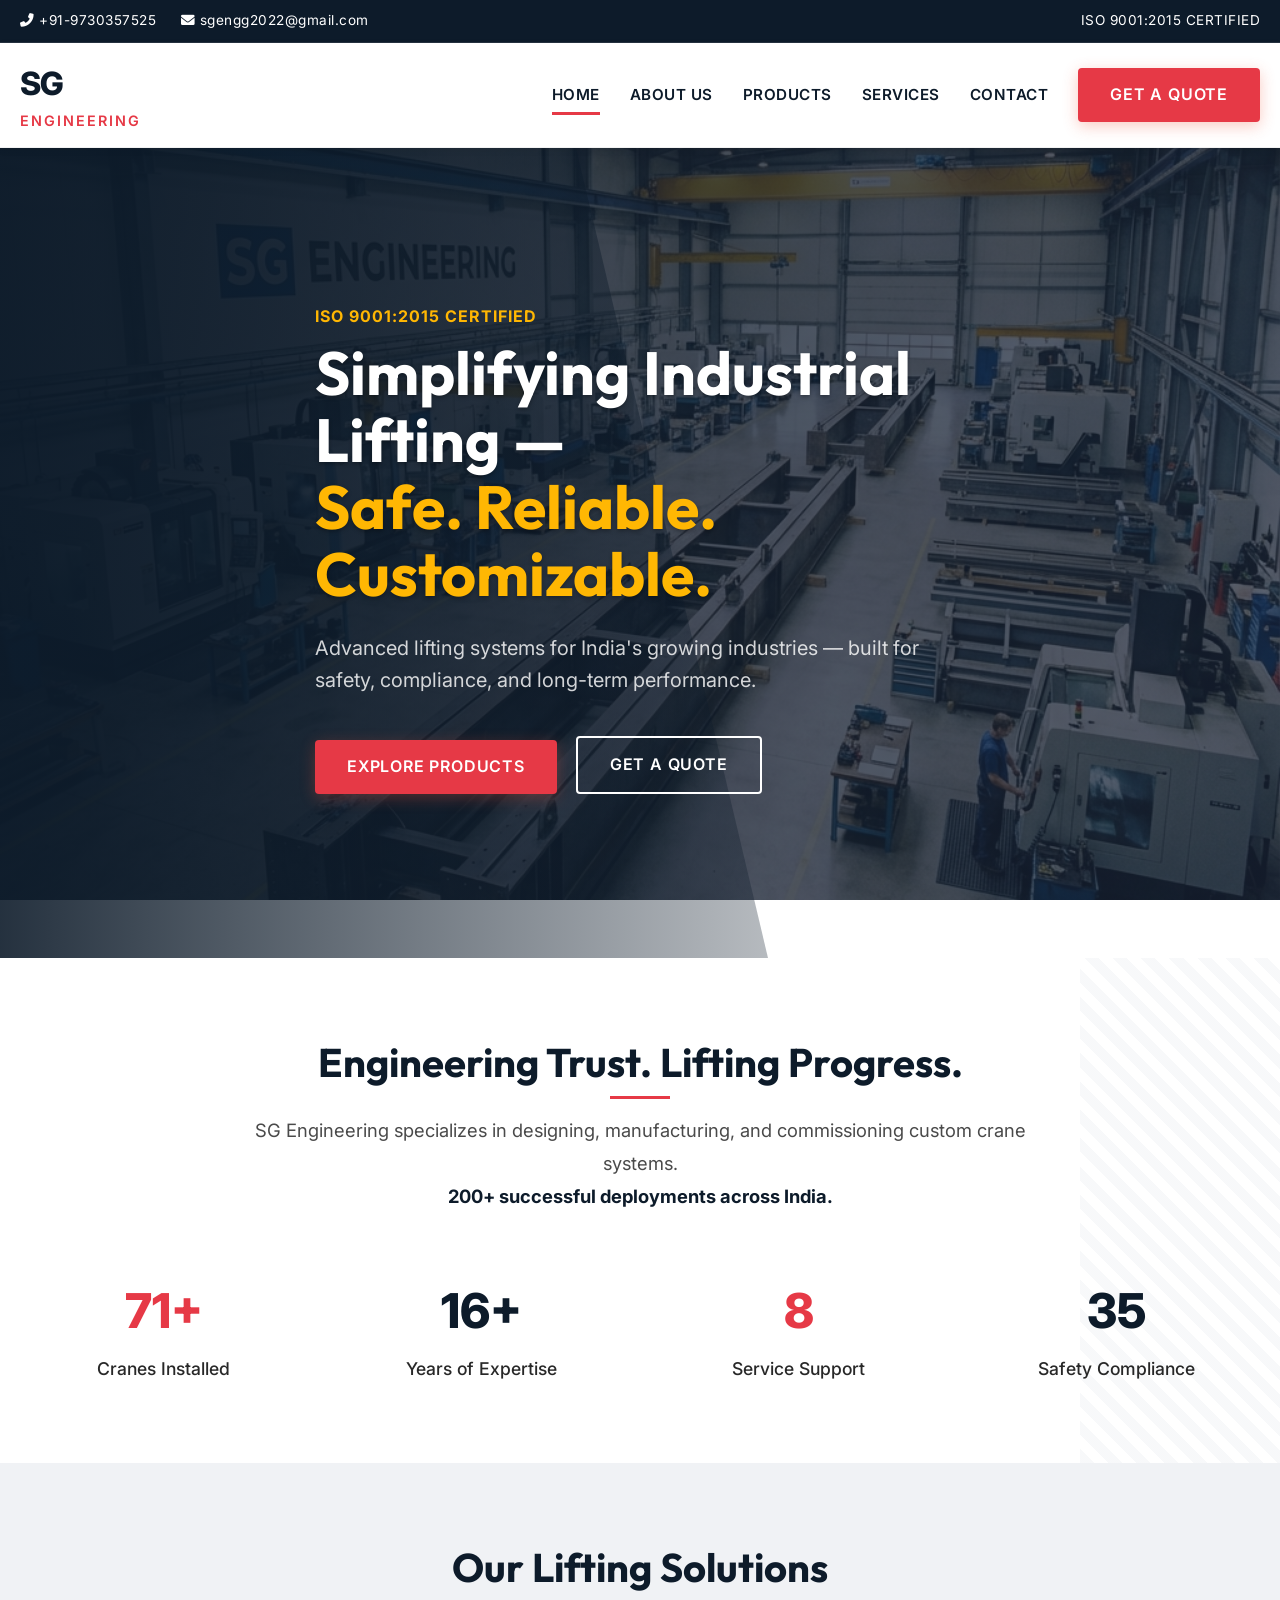
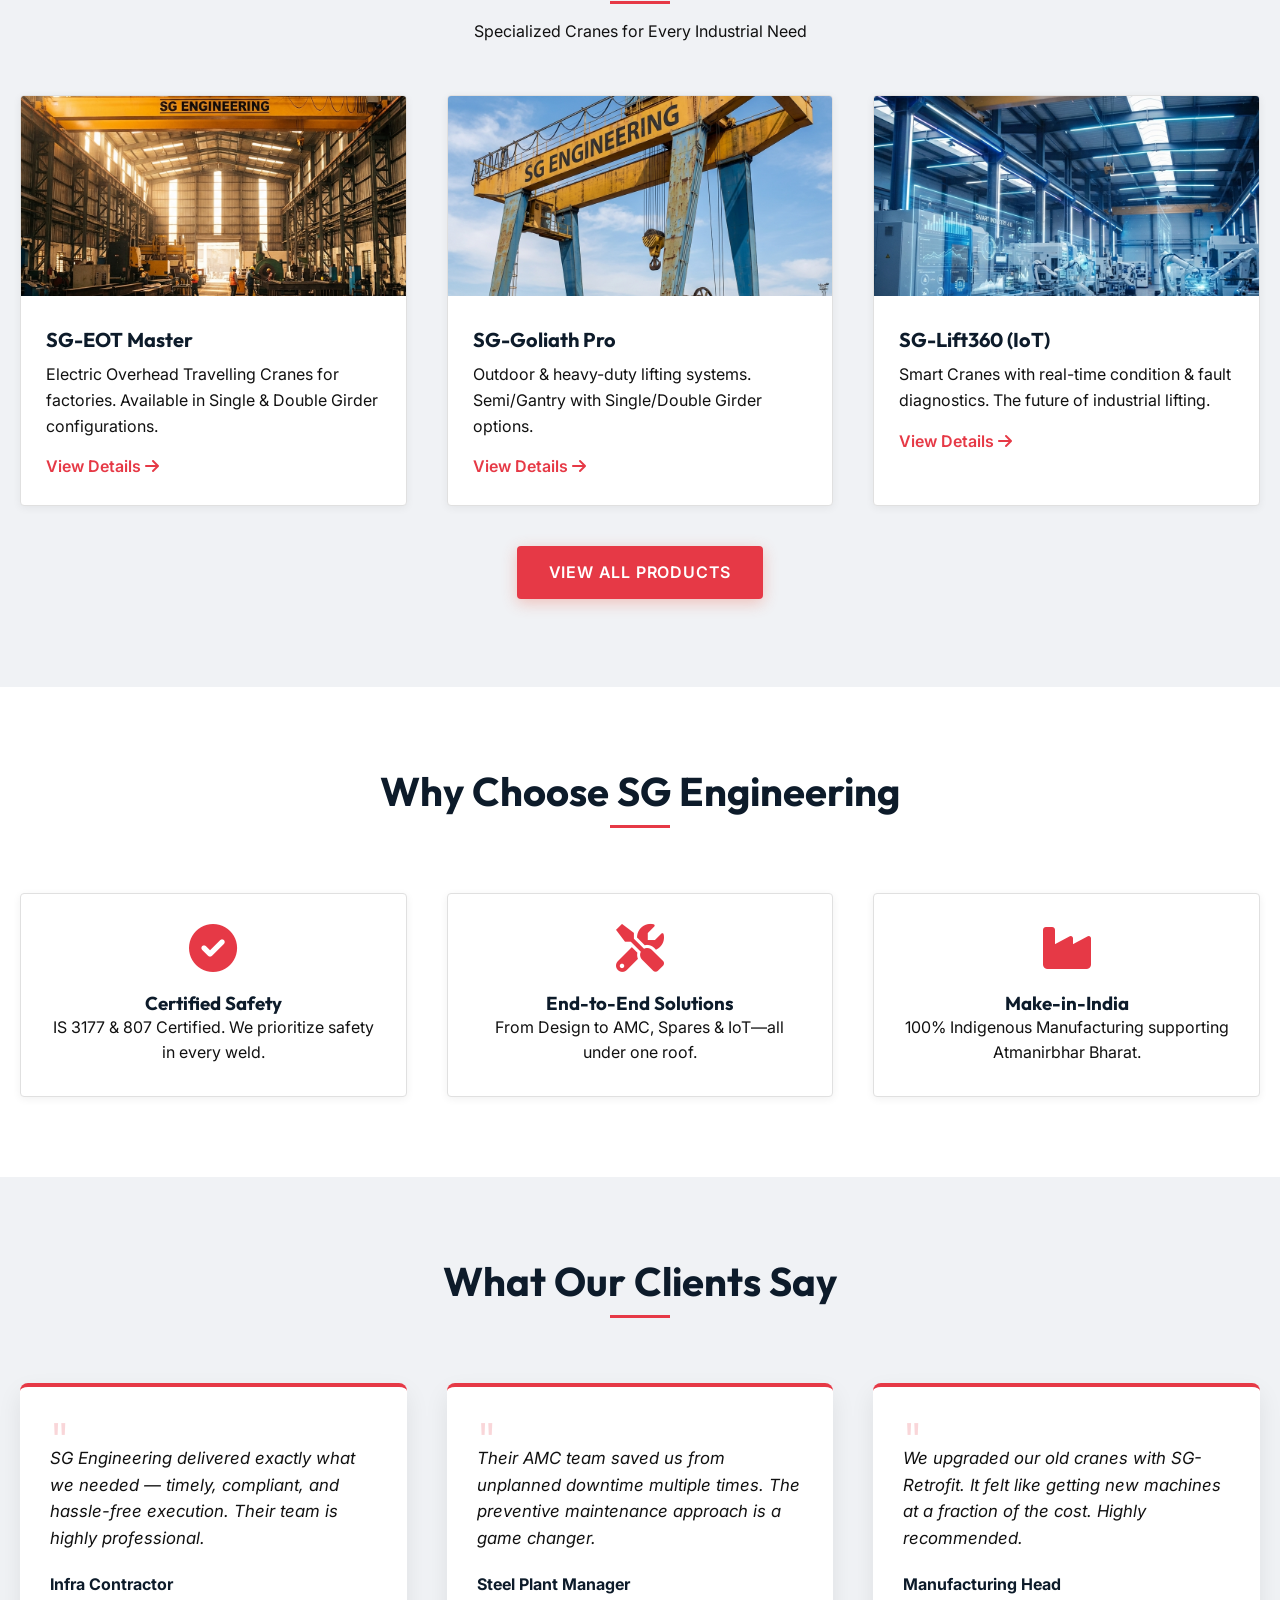
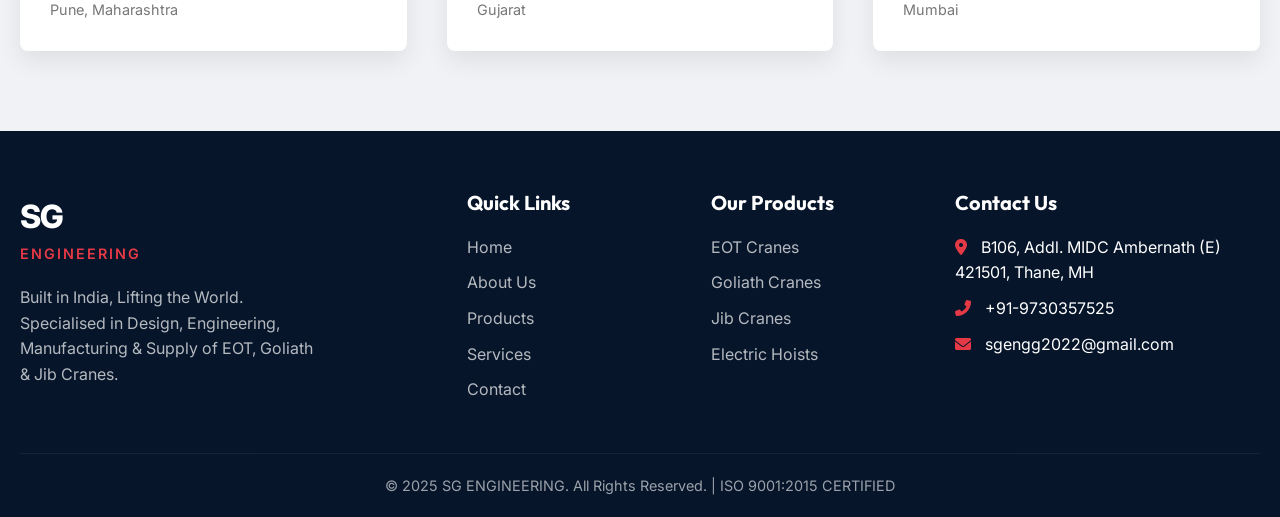
==== index.html @ e582c6c7 "Initialize project and remove all markdown files" ====
<!DOCTYPE html>
<html lang="en">

<head>
    <meta charset="UTF-8">
    <meta name="viewport" content="width=device-width, initial-scale=1.0">
    <title>SG ENGINEERING - Premier Industrial Lifting Solutions</title>
    <meta name="description"
        content="SG Engineering - Advanced lifting systems for India's growing industries. Specializing in EOT, Goliath & JIB Cranes.">
    <link rel="preconnect" href="https://fonts.googleapis.com">
    <link rel="preconnect" href="https://fonts.gstatic.com" crossorigin>
    <link
        href="https://fonts.googleapis.com/css2?family=Inter:wght@300;400;500;600;700&family=Outfit:wght@400;600;700;800&display=swap"
        rel="stylesheet">
    <link rel="stylesheet" href="style.css">
    <!-- FontAwesome for Icons -->
    <link rel="stylesheet" href="https://cdnjs.cloudflare.com/ajax/libs/font-awesome/6.0.0/css/all.min.css">
</head>

<body>

    <!-- Top Bar -->
    <div class="header-top">
        <div class="container">
            <div class="contact-info">
                <span><i class="fas fa-phone-alt"></i> +91-9730357525</span>
                <span style="margin-left: 20px;"><i class="fas fa-envelope"></i> sgengg2022@gmail.com</span>
            </div>
            <div class="social-links">
                <span>ISO 9001:2015 CERTIFIED</span>
            </div>
        </div>
    </div>

    <!-- Main Navigation -->
    <header class="header">
        <div class="header-main">
            <div class="container">
                <a href="index.html" class="logo">
                    <span class="logo-text">SG</span>
                    <span class="logo-subtext">ENGINEERING</span>
                </a>

                <div class="mobile-toggle" id="mobileToggle">
                    <i class="fas fa-bars"></i>
                </div>

                <nav class="nav-menu" id="navMenu">
                    <a href="index.html" class="nav-link active">Home</a>
                    <a href="about.html" class="nav-link">About Us</a>
                    <a href="products.html" class="nav-link">Products</a>
                    <a href="services.html" class="nav-link">Services</a>
                    <a href="contact.html" class="nav-link">Contact</a>
                    <a href="contact.html" class="btn btn-primary">Get a Quote</a>
                </nav>
            </div>
        </div>
    </header>

    <!-- Hero Section -->
    <!-- Hero Section -->
    <section class="hero">
        <div class="container hero-content" style="position: relative; z-index: 2;">
            <div style="max-width: 650px;">
                <span
                    style="color: var(--accent-color); font-weight: 700; letter-spacing: 1px; text-transform: uppercase; margin-bottom: 10px; display: block;">ISO
                    9001:2015 Certified</span>
                <h1 style="font-size: 3.8rem; line-height: 1.1; margin-bottom: 25px;">Simplifying Industrial Lifting —
                    <br><span style="color: var(--accent-color);">Safe. Reliable. Customizable.</span>
                </h1>
                <p style="font-size: 1.25rem; margin-bottom: 40px; color: rgba(255,255,255,0.9);">Advanced lifting
                    systems for India's growing industries — built for safety, compliance, and long-term performance.
                </p>
                <div>
                    <a href="products.html" class="btn btn-primary" style="margin-right: 15px;">Explore Products</a>
                    <a href="contact.html" class="btn btn-secondary">Get a Quote</a>
                </div>
            </div>
        </div>
    </section>

    <!-- Welcome / About Snippet -->
    <section class="section" style="position: relative;">
        <!-- Industrial Pattern Decoration -->
        <div
            style="position: absolute; right: 0; top: 0; width: 200px; height: 100%; background: repeating-linear-gradient(45deg, #f0f2f5, #f0f2f5 10px, #ffffff 10px, #ffffff 20px); opacity: 0.5;">
        </div>

        <div class="container" style="position: relative; z-index: 1;">
            <div class="section-title">
                <h2>Engineering Trust. Lifting Progress.</h2>
                <p
                    style="max-width: 800px; margin: 0 auto; color: var(--text-medium); font-size: 1.15rem; line-height: 1.8;">
                    SG Engineering specializes in designing, manufacturing, and commissioning custom crane systems.
                    <br><strong style="color: var(--primary-color);">200+ successful deployments across India.</strong>
                </p>
            </div>

            <div class="stats-grid" style="margin-top: 60px;">
                <div class="stat-item">
                    <div class="stat-number" style="color: var(--secondary-color);">200+</div>
                    <div class="stat-label">Cranes Installed</div>
                </div>
                <div class="stat-item">
                    <div class="stat-number" style="color: var(--primary-color);">45+</div>
                    <div class="stat-label">Years of Expertise</div>
                </div>
                <div class="stat-item">
                    <div class="stat-number" style="color: var(--secondary-color);">24/7</div>
                    <div class="stat-label">Service Support</div>
                </div>
                <div class="stat-item">
                    <div class="stat-number" style="color: var(--primary-color);">100%</div>
                    <div class="stat-label">Safety Compliance</div>
                </div>
            </div>
        </div>
    </section>

    <!-- Products Preview -->
    <section class="section section-bg-light">
        <div class="container">
            <div class="section-title">
                <h2>Our Lifting Solutions</h2>
                <p>Specialized Cranes for Every Industrial Need</p>
            </div>

            <div class="card-grid">
                <!-- Product 1 -->
                <div class="feature-card">
                    <img src="assets/eot_crane.png" alt="EOT Crane" class="feature-img">
                    <div class="feature-content">
                        <h3>SG-EOT Master</h3>
                        <p>Electric Overhead Travelling Cranes for factories. Available in Single &amp; Double Girder
                            configurations.</p>
                        <a href="products.html" class="read-more">View Details <i class="fas fa-arrow-right"></i></a>
                    </div>
                </div>

                <!-- Product 2 -->
                <div class="feature-card">
                    <img src="assets/goliath_crane.png" alt="Goliath Crane" class="feature-img">
                    <div class="feature-content">
                        <h3>SG-Goliath Pro</h3>
                        <p>Outdoor &amp; heavy-duty lifting systems. Semi/Gantry with Single/Double Girder options.</p>
                        <a href="products.html" class="read-more">View Details <i class="fas fa-arrow-right"></i></a>
                    </div>
                </div>

                <!-- Product 3 -->
                <div class="feature-card">
                    <div style="position: relative;">
                        <img src="assets/iot_crane.png" alt="IoT Crane" class="feature-img">
                    </div>
                    <div class="feature-content">
                        <h3>SG-Lift360 (IoT)</h3>
                        <p>Smart Cranes with real-time condition &amp; fault diagnostics. The future of industrial
                            lifting.</p>
                        <a href="products.html" class="read-more">View Details <i class="fas fa-arrow-right"></i></a>
                    </div>
                </div>
            </div>

            <div style="text-align: center; margin-top: 40px;">
                <a href="products.html" class="btn btn-primary">View All Products</a>
            </div>
        </div>
    </section>

    <!-- Why Us Section -->
    <section class="section">
        <div class="container">
            <div class="section-title">
                <h2>Why Choose SG Engineering</h2>
            </div>
            <div class="card-grid" style="grid-template-columns: repeat(auto-fit, minmax(250px, 1fr));">
                <div class="feature-card" style="text-align: center; padding: 30px;">
                    <i class="fas fa-check-circle"
                        style="font-size: 3rem; color: var(--secondary-color); margin-bottom: 20px;"></i>
                    <h3>Certified Safety</h3>
                    <p>IS 3177 &amp; 807 Certified. We prioritize safety in every weld.</p>
                </div>
                <div class="feature-card" style="text-align: center; padding: 30px;">
                    <i class="fas fa-tools"
                        style="font-size: 3rem; color: var(--secondary-color); margin-bottom: 20px;"></i>
                    <h3>End-to-End Solutions</h3>
                    <p>From Design to AMC, Spares &amp; IoT—all under one roof.</p>
                </div>
                <div class="feature-card" style="text-align: center; padding: 30px;">
                    <i class="fas fa-industry"
                        style="font-size: 3rem; color: var(--secondary-color); margin-bottom: 20px;"></i>
                    <h3>Make-in-India</h3>
                    <p>100% Indigenous Manufacturing supporting Atmanirbhar Bharat.</p>
                </div>
            </div>
        </div>
    </section>

    <!-- Testimonials Section -->
    <section class="section section-bg-light">
        <div class="container">
            <div class="section-title">
                <h2>What Our Clients Say</h2>
            </div>
            <div class="card-grid"
                style="grid-template-columns: repeat(auto-fit, minmax(300px, 1fr)); margin-top: 20px;">
                <div class="testimonial-card">
                    <div class="testimonial-quote">"</div>
                    <p class="testimonial-text">
                        SG Engineering delivered exactly what we needed — timely, compliant, and hassle-free execution.
                        Their team is highly professional.
                    </p>
                    <div class="testimonial-author">
                        <div class="author-name">Infra Contractor</div>
                        <div class="author-location">Pune, Maharashtra</div>
                    </div>
                </div>
                <div class="testimonial-card">
                    <div class="testimonial-quote">"</div>
                    <p class="testimonial-text">
                        Their AMC team saved us from unplanned downtime multiple times. The preventive maintenance
                        approach is a game changer.
                    </p>
                    <div class="testimonial-author">
                        <div class="author-name">Steel Plant Manager</div>
                        <div class="author-location">Gujarat</div>
                    </div>
                </div>
                <div class="testimonial-card">
                    <div class="testimonial-quote">"</div>
                    <p class="testimonial-text">
                        We upgraded our old cranes with SG-Retrofit. It felt like getting new machines at a fraction of
                        the cost. Highly recommended.
                    </p>
                    <div class="testimonial-author">
                        <div class="author-name">Manufacturing Head</div>
                        <div class="author-location">Mumbai</div>
                    </div>
                </div>
            </div>
        </div>
    </section>

    <!-- Footer -->
    <footer class="footer">
        <div class="container">
            <div class="footer-grid">
                <!-- Brand -->
                <div>
                    <div class="logo" style="margin-bottom: 20px; display: inline-block;">
                        <span class="logo-text" style="color: white;">SG</span>
                        <span class="logo-subtext" style="color: var(--secondary-color);">ENGINEERING</span>
                    </div>
                    <p style="opacity: 0.7; max-width: 300px;">
                        Built in India, Lifting the World. Specialised in Design, Engineering, Manufacturing &amp;
                        Supply of EOT, Goliath &amp; Jib Cranes.
                    </p>
                </div>

                <!-- Links -->
                <div class="footer-links">
                    <h3>Quick Links</h3>
                    <a href="index.html">Home</a>
                    <a href="about.html">About Us</a>
                    <a href="products.html">Products</a>
                    <a href="services.html">Services</a>
                    <a href="contact.html">Contact</a>
                </div>

                <!-- Products -->
                <div class="footer-links">
                    <h3>Our Products</h3>
                    <a href="products.html">EOT Cranes</a>
                    <a href="products.html">Goliath Cranes</a>
                    <a href="products.html">Jib Cranes</a>
                    <a href="products.html">Electric Hoists</a>
                </div>

                <!-- Contact -->
                <div>
                    <h3>Contact Us</h3>
                    <p style="margin-bottom: 10px;"><i class="fas fa-map-marker-alt"
                            style="color: var(--secondary-color); margin-right: 10px;"></i> B106, Addl. MIDC Ambernath
                        (E) 421501, Thane, MH</p>
                    <p style="margin-bottom: 10px;"><i class="fas fa-phone-alt"
                            style="color: var(--secondary-color); margin-right: 10px;"></i> +91-9730357525</p>
                    <p><i class="fas fa-envelope" style="color: var(--secondary-color); margin-right: 10px;"></i>
                        sgengg2022@gmail.com</p>
                </div>
            </div>

            <div class="footer-bottom">
                <p>&copy; 2025 SG ENGINEERING. All Rights Reserved. | ISO 9001:2015 CERTIFIED</p>
            </div>
        </div>
    </footer>

    <script src="script.js"></script>
</body>

</html>
---- style.css ----
/* Global Styles */
:root {
    /* Brand Colors - Inspired by Federal & Industrial Standards */
    --primary-color: #0d1b2a;
    /* Darker, more premium navy */
    --primary-light: #1b263b;
    /* Lighter navy for gradients/cards */
    --secondary-color: #e63946;
    /* Vivid Safety Red */
    --secondary-hover: #d00000;
    /* Deep Red */
    --accent-color: #ffb703;
    /* Industrial Yellow */

    /* Typography & Layout */
    --text-dark: #111111;
    --text-medium: #4a4a4a;
    --text-light: #777777;
    --white: #ffffff;
    --off-white: #f4f6f8;
    --light-bg: #f0f2f5;
    --border-color: #e0e0e0;

    /* Effects */
    --gradient-hero: linear-gradient(105deg, rgba(13, 27, 42, 0.95) 0%, rgba(27, 38, 59, 0.85) 100%);
    --gradient-primary: linear-gradient(135deg, var(--primary-color) 0%, var(--primary-light) 100%);
    --shadow-sm: 0 2px 8px rgba(0, 0, 0, 0.06);
    --shadow-md: 0 10px 25px rgba(0, 0, 0, 0.08);
    --shadow-lg: 0 20px 40px rgba(0, 0, 0, 0.12);
    --transition: all 0.35s cubic-bezier(0.165, 0.84, 0.44, 1);
}

* {
    margin: 0;
    padding: 0;
    box-sizing: border-box;
}

body {
    font-family: 'Inter', sans-serif;
    color: var(--text-dark);
    line-height: 1.6;
    overflow-x: hidden;
    scroll-behavior: smooth;
    -webkit-font-smoothing: antialiased;
}

h1,
h2,
h3,
h4,
h5,
h6 {
    font-family: 'Outfit', sans-serif;
    font-weight: 700;
    line-height: 1.2;
    color: var(--primary-color);
}

a {
    text-decoration: none;
    color: inherit;
    transition: all 0.3s ease;
}

ul {
    list-style: none;
}

.container {
    max-width: 1280px;
    margin: 0 auto;
    padding: 0 20px;
}

.btn {
    display: inline-block;
    padding: 14px 32px;
    font-weight: 600;
    text-transform: uppercase;
    letter-spacing: 0.8px;
    border-radius: 4px;
    cursor: pointer;
    transition: var(--transition);
    border: none;
    position: relative;
    overflow: hidden;
    z-index: 1;
}

.btn-primary {
    background-color: var(--secondary-color);
    color: var(--white);
    box-shadow: 0 4px 15px rgba(238, 78, 52, 0.3);
}

.btn-primary:hover {
    background-color: var(--secondary-hover);
    transform: translateY(-3px);
    box-shadow: 0 8px 25px rgba(238, 78, 52, 0.4);
}

.btn-secondary {
    background-color: transparent;
    border: 2px solid var(--white);
    color: var(--white);
}

.btn-secondary:hover {
    background-color: var(--white);
    color: var(--primary-color);
    transform: translateY(-3px);
}

/* Header & Navigation */
.header {
    background-color: var(--white);
    box-shadow: var(--shadow-sm);
    position: sticky;
    top: 0;
    z-index: 1000;
    border-bottom: 1px solid rgba(0, 0, 0, 0.05);
}

.header-top {
    background-color: var(--primary-color);
    color: var(--white);
    padding: 10px 0;
    font-size: 0.85rem;
    letter-spacing: 0.5px;
    border-bottom: 1px solid rgba(255, 255, 255, 0.1);
}

.header-top .container {
    display: flex;
    justify-content: space-between;
    align-items: center;
}

.header-main {
    padding: 15px 0;
}

.header-main .container {
    display: flex;
    justify-content: space-between;
    align-items: center;
}

.logo-text {
    font-size: 2rem;
    font-weight: 800;
    color: var(--primary-color);
    letter-spacing: -1px;
}

.logo-subtext {
    font-size: 0.9rem;
    color: var(--secondary-color);
    font-weight: 600;
    display: block;
    letter-spacing: 2px;
}

.nav-menu {
    display: flex;
    gap: 30px;
    align-items: center;
}

.nav-link {
    font-weight: 600;
    color: var(--primary-color);
    font-size: 0.95rem;
    text-transform: uppercase;
    letter-spacing: 0.5px;
    padding: 8px 0;
    position: relative;
    transition: var(--transition);
}

.nav-link:hover {
    color: var(--secondary-color);
}

.nav-link::after {
    content: '';
    position: absolute;
    bottom: 0px;
    left: 0;
    width: 0;
    height: 3px;
    background-color: var(--secondary-color);
    transition: width 0.3s ease;
}

.nav-link:hover::after,
.nav-link.active::after {
    width: 100%;
}

.mobile-toggle {
    display: none;
    font-size: 1.5rem;
    color: var(--primary-color);
    cursor: pointer;
    border: none;
    background: none;
}

/* Hero Section */
.hero {
    position: relative;
    height: 90vh;
    /* Taller hero like Federal */
    min-height: 650px;
    background: linear-gradient(105deg, rgba(13, 27, 42, 0.85) 0%, rgba(27, 38, 59, 0.7) 100%), url('assets/facility.png');
    background-size: cover;
    background-position: center;
    background-attachment: fixed;
    display: flex;
    align-items: center;
    color: var(--white);
    text-align: left;
    /* Align left for more professional feel */
}

/* Diagonal Overlay Element */
.hero::after {
    content: '';
    position: absolute;
    bottom: 0;
    left: 0;
    width: 60%;
    height: 100%;
    background: linear-gradient(90deg, rgba(13, 27, 42, 0.9) 0%, rgba(13, 27, 42, 0.3) 100%);
    clip-path: polygon(0 0, 75% 0, 100% 100%, 0% 100%);
    z-index: 1;
}

.hero-content {
    max-width: 900px;
    margin: 0 auto;
}

.hero h1 {
    font-size: 3.5rem;
    margin-bottom: 20px;
    color: var(--white);
    text-shadow: 0 2px 4px rgba(0, 0, 0, 0.3);
}

.hero p {
    font-size: 1.25rem;
    margin-bottom: 30px;
    opacity: 0.9;
}

/* Sections General */
.section {
    padding: 80px 0;
}

.section-bg-light {
    background-color: var(--light-bg);
}

.section-title {
    text-align: center;
    margin-bottom: 50px;
}

.section-title h2 {
    font-size: 2.5rem;
    margin-bottom: 15px;
    position: relative;
    display: inline-block;
}

.section-title h2::after {
    content: '';
    display: block;
    width: 60px;
    height: 3px;
    background-color: var(--secondary-color);
    margin: 10px auto 0;
}

/* Cards (Products/Features) */
.card-grid {
    display: grid;
    grid-template-columns: repeat(auto-fit, minmax(320px, 1fr));
    gap: 40px;
    margin-top: 50px;
}

.feature-card {
    background: var(--white);
    border-radius: 4px;
    /* More industrial/sharp look */
    overflow: hidden;
    box-shadow: var(--shadow-sm);
    transition: var(--transition);
    border: 1px solid var(--border-color);
    position: relative;
    top: 0;
}

.feature-card:hover {
    transform: translateY(-8px);
    box-shadow: var(--shadow-lg);
    border-color: transparent;
}

.feature-card::before {
    content: '';
    position: absolute;
    top: 0;
    left: 0;
    width: 100%;
    height: 4px;
    background: var(--secondary-color);
    transform: scaleX(0);
    transform-origin: left;
    transition: transform 0.3s ease;
    z-index: 2;
}

.feature-card:hover::before {
    transform: scaleX(1);
}

.feature-img {
    height: 200px;
    width: 100%;
    object-fit: cover;
    background-color: #ddd;
}

.feature-content {
    padding: 25px;
}

.feature-content h3 {
    margin-bottom: 10px;
    font-size: 1.25rem;
}

.read-more {
    color: var(--secondary-color);
    font-weight: 600;
    margin-top: 15px;
    display: inline-block;
}

/* Stats Section */
.stats-section {
    background-color: var(--primary-color);
    color: var(--white);
    padding: 80px 0;
}

.stats-grid {
    display: grid;
    grid-template-columns: repeat(4, 1fr);
    text-align: center;
    gap: 30px;
}

.stat-number {
    font-size: 3rem;
    font-weight: 800;
    color: var(--accent-color);
    margin-bottom: 5px;
    display: block;
}

.stat-label {
    font-size: 1.1rem;
    opacity: 0.9;
    font-weight: 500;
}

/* Testimonials */
.testimonial-card {
    background: var(--white);
    padding: 30px;
    border-radius: 8px;
    box-shadow: var(--shadow-md);
    position: relative;
    border-top: 4px solid var(--secondary-color);
}

.testimonial-quote {
    font-size: 3rem;
    color: var(--secondary-color);
    opacity: 0.2;
    line-height: 1;
    margin-bottom: -20px;
}

.testimonial-text {
    font-style: italic;
    margin-bottom: 20px;
    font-size: 1.05rem;
    color: var(--text-dark);
}

.author-name {
    font-weight: 700;
    color: var(--primary-color);
}

.author-location {
    font-size: 0.9rem;
    color: var(--text-light);
}

/* Contact Grid */
.contact-grid {
    display: grid;
    grid-template-columns: 1fr 1fr;
    gap: 50px;
}

/* Footer */
.footer {
    background-color: #06152a;
    color: var(--white);
    padding: 60px 0 20px;
}

.footer-grid {
    display: grid;
    grid-template-columns: 2fr 1fr 1fr 1.5fr;
    gap: 40px;
    margin-bottom: 40px;
}

.footer h3 {
    color: var(--white);
    margin-bottom: 20px;
    font-size: 1.25rem;
}

.footer-links a {
    display: block;
    margin-bottom: 10px;
    opacity: 0.7;
}

.footer-links a:hover {
    opacity: 1;
    color: var(--secondary-color);
}

.footer-bottom {
    border-top: 1px solid rgba(255, 255, 255, 0.1);
    padding-top: 20px;
    text-align: center;
    font-size: 0.9rem;
    opacity: 0.6;
}

/* Responsive */
@media (max-width: 991px) {
    .header-main .container {
        position: relative;
    }

    .mobile-toggle {
        display: block;
    }

    .nav-menu {
        display: none;
        position: absolute;
        top: 100%;
        left: 0;
        right: 0;
        background: var(--white);
        flex-direction: column;
        padding: 20px;
        box-shadow: var(--shadow-lg);
        align-items: flex-start;
        /* Reset align items for mobile menu */
    }

    .nav-menu.active {
        display: flex;
    }

    .nav-link {
        width: 100%;
        border-bottom: 1px solid #eee;
    }

    .hero h1 {
        font-size: 2.5rem;
    }

    .stats-grid {
        grid-template-columns: repeat(2, 1fr);
    }

    .footer-grid {
        grid-template-columns: 1fr 1fr;
    }

    .header-top {
        display: none;
        /* Hide top bar on tablet/mobile to save space */
    }

    .contact-grid {
        grid-template-columns: 1fr;
    }
}

@media (max-width: 576px) {
    .hero h1 {
        font-size: 2rem;
    }

    .footer-grid {
        grid-template-columns: 1fr;
    }

    .stats-grid {
        grid-template-columns: 1fr;
    }
}
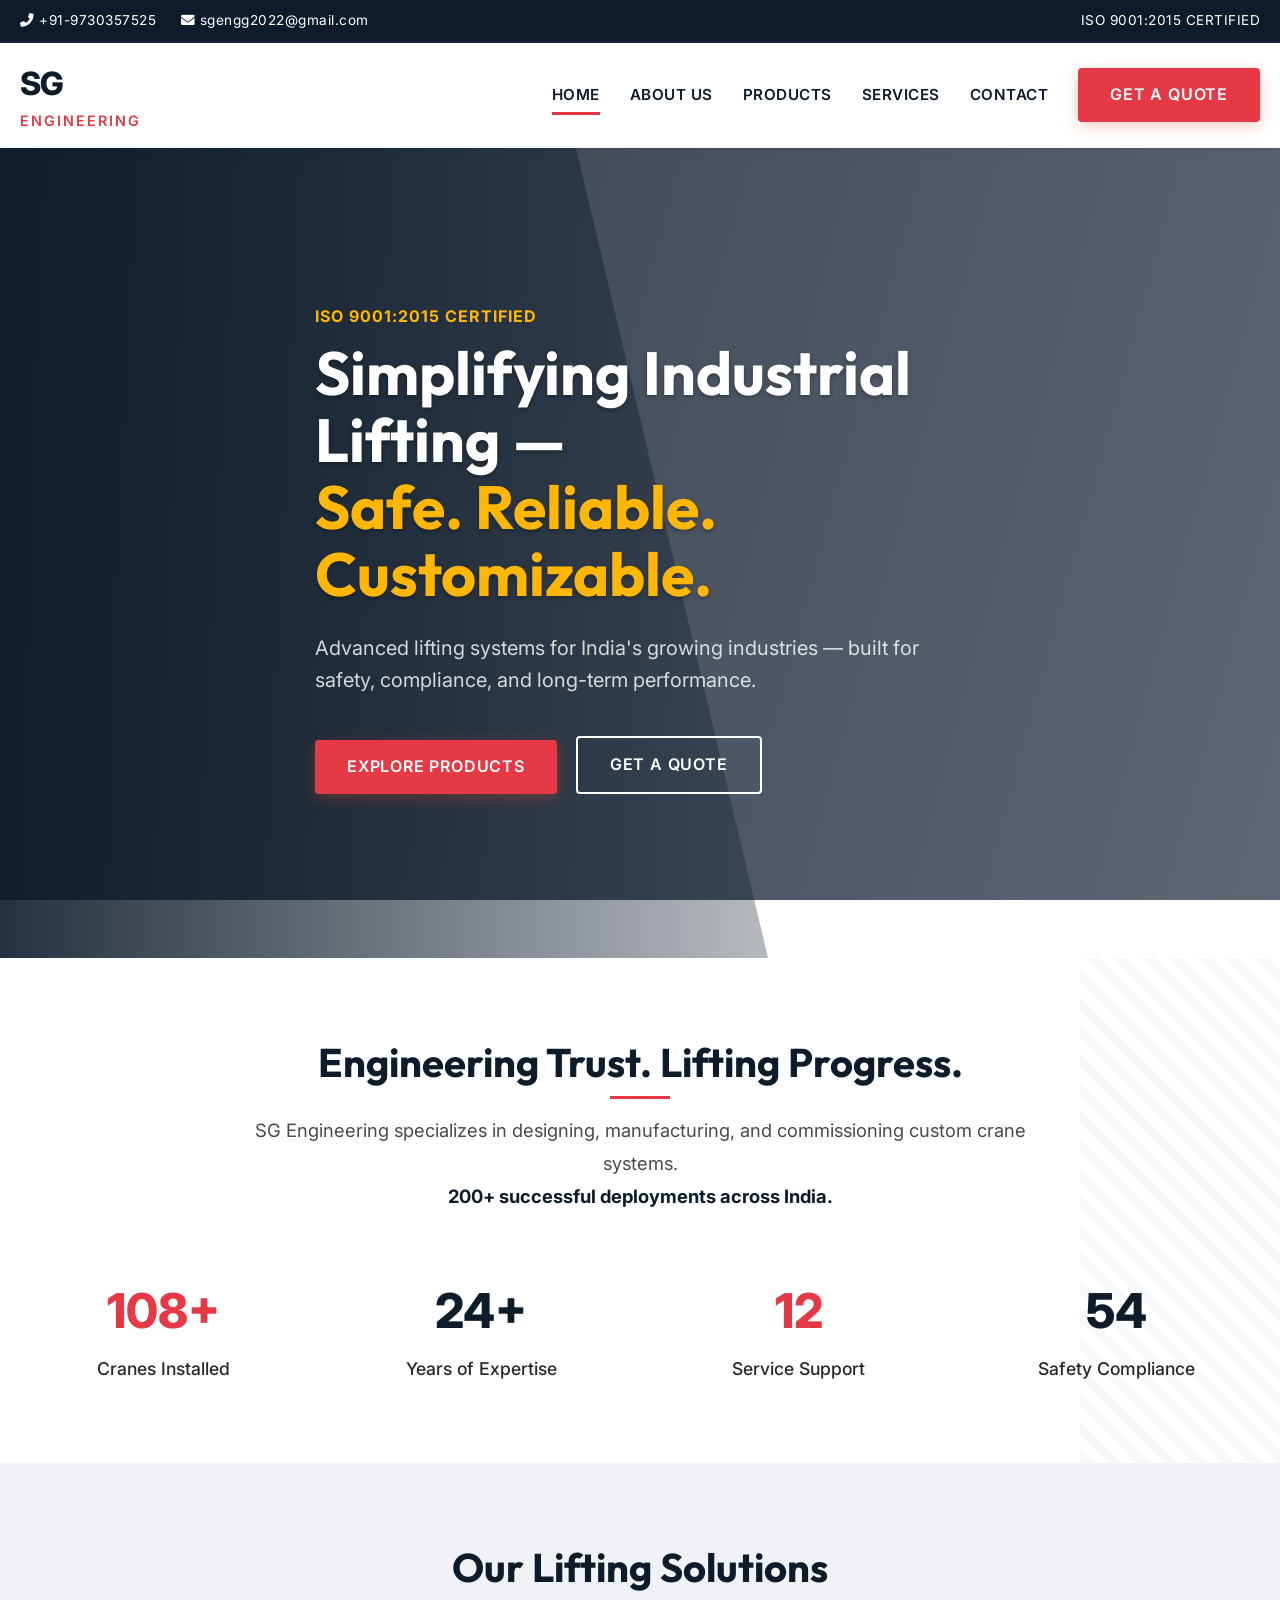
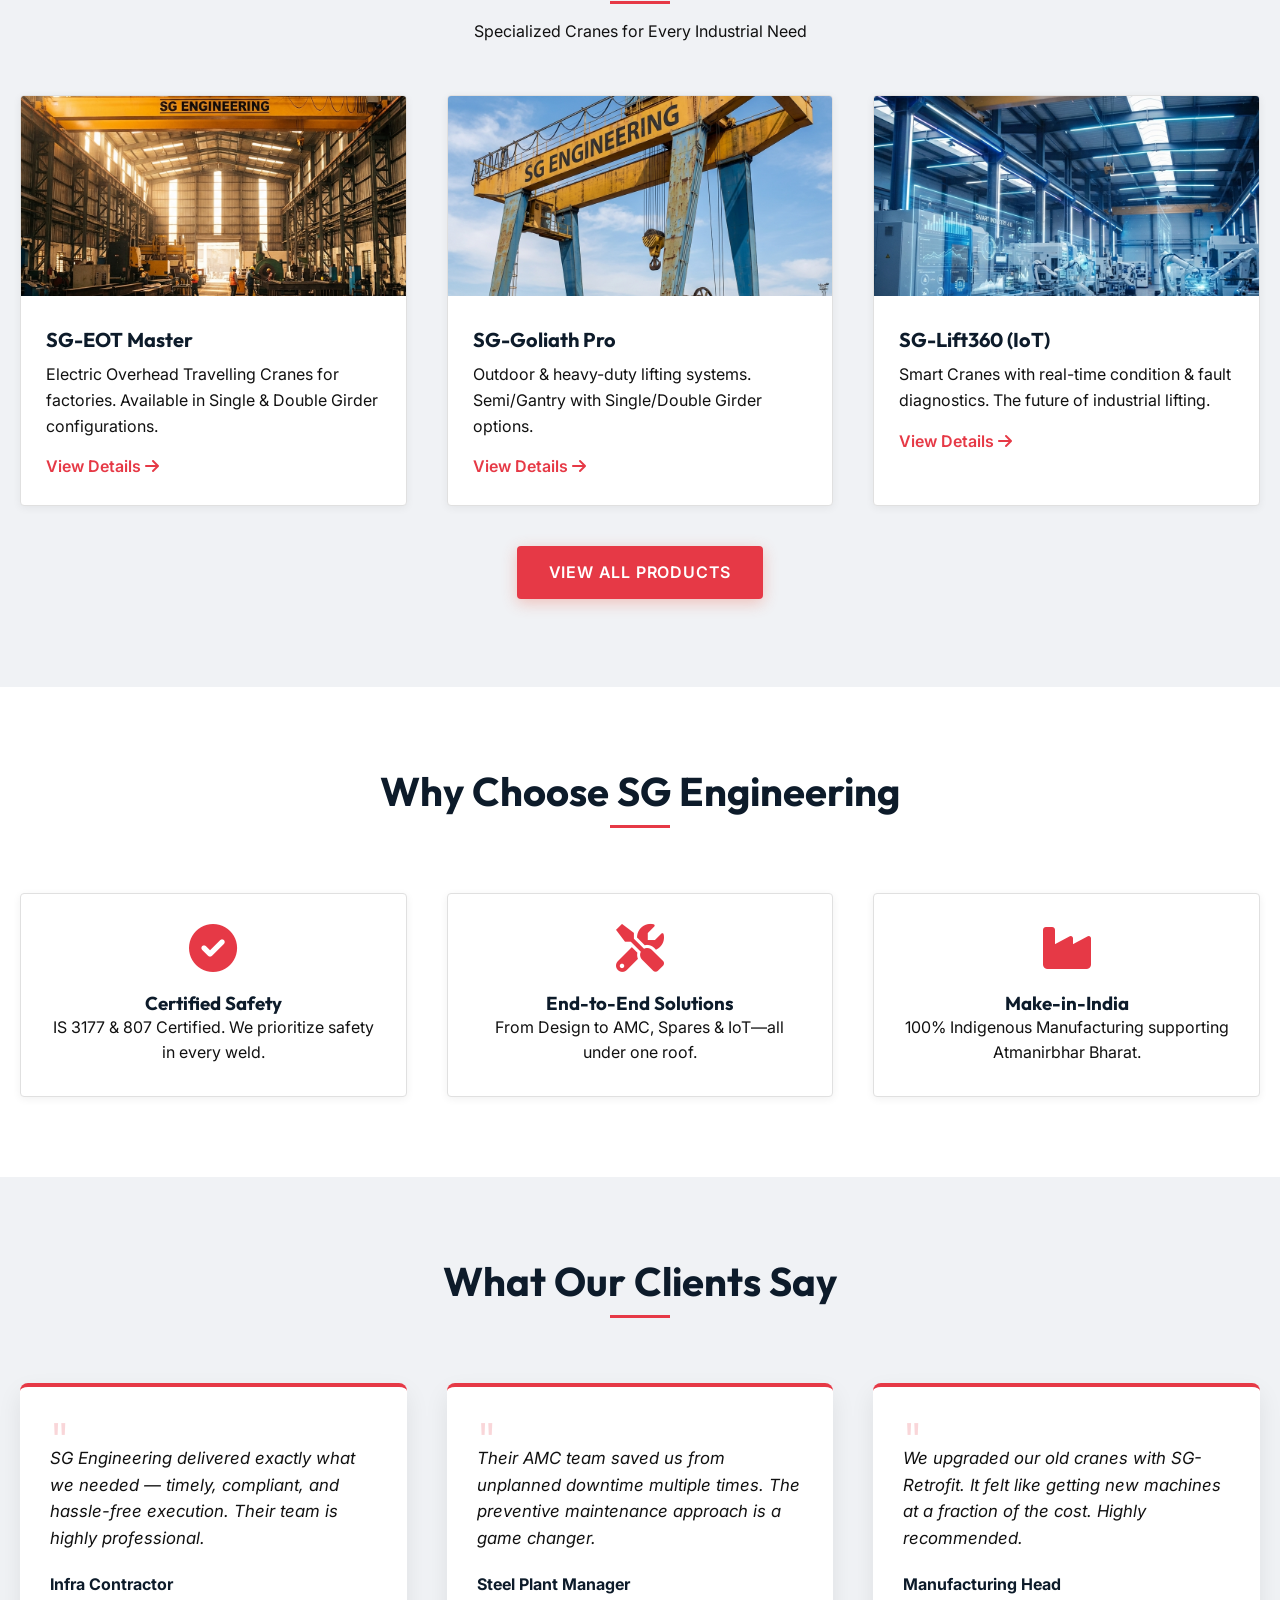
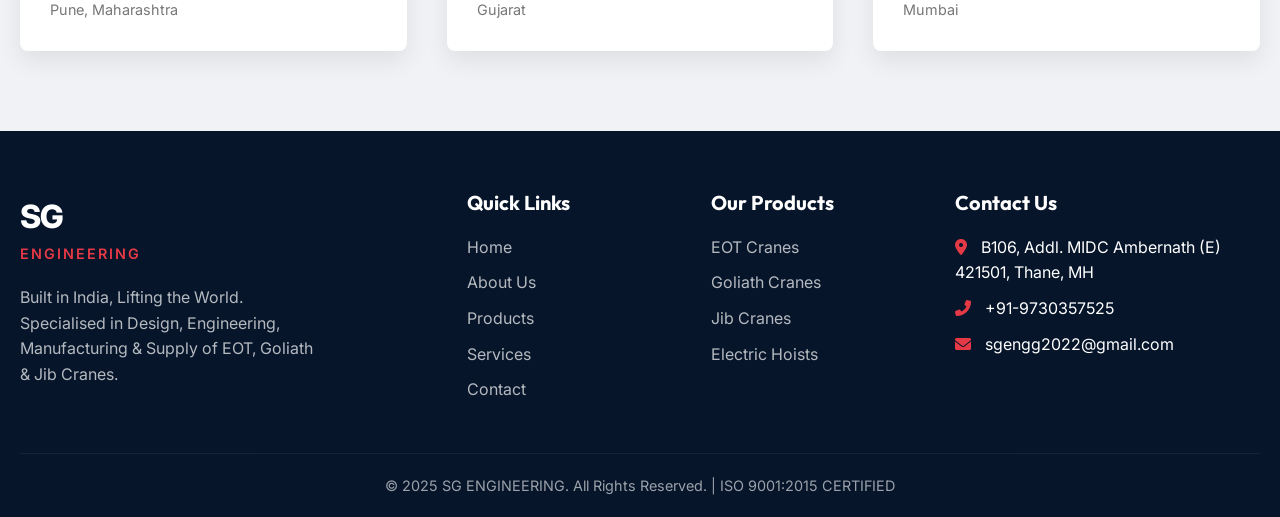
==== commit 3247d9e3: "Organize CSS and JS into separate folders and update references" ====
--- a/index.html
+++ b/index.html
@@ -12,7 +12,7 @@
     <link
         href="https://fonts.googleapis.com/css2?family=Inter:wght@300;400;500;600;700&family=Outfit:wght@400;600;700;800&display=swap"
         rel="stylesheet">
-    <link rel="stylesheet" href="style.css">
+    <link rel="stylesheet" href="css/style.css">
     <!-- FontAwesome for Icons -->
     <link rel="stylesheet" href="https://cdnjs.cloudflare.com/ajax/libs/font-awesome/6.0.0/css/all.min.css">
 </head>
@@ -295,7 +295,7 @@
         </div>
     </footer>
 
-    <script src="script.js"></script>
+    <script src="js/script.js"></script>
 </body>
 
 </html>
--- a/css/style.css
+++ b/css/style.css
@@ -0,0 +1,532 @@
+/* Global Styles */
+:root {
+    /* Brand Colors - Inspired by Federal & Industrial Standards */
+    --primary-color: #0d1b2a;
+    /* Darker, more premium navy */
+    --primary-light: #1b263b;
+    /* Lighter navy for gradients/cards */
+    --secondary-color: #e63946;
+    /* Vivid Safety Red */
+    --secondary-hover: #d00000;
+    /* Deep Red */
+    --accent-color: #ffb703;
+    /* Industrial Yellow */
+
+    /* Typography & Layout */
+    --text-dark: #111111;
+    --text-medium: #4a4a4a;
+    --text-light: #777777;
+    --white: #ffffff;
+    --off-white: #f4f6f8;
+    --light-bg: #f0f2f5;
+    --border-color: #e0e0e0;
+
+    /* Effects */
+    --gradient-hero: linear-gradient(105deg, rgba(13, 27, 42, 0.95) 0%, rgba(27, 38, 59, 0.85) 100%);
+    --gradient-primary: linear-gradient(135deg, var(--primary-color) 0%, var(--primary-light) 100%);
+    --shadow-sm: 0 2px 8px rgba(0, 0, 0, 0.06);
+    --shadow-md: 0 10px 25px rgba(0, 0, 0, 0.08);
+    --shadow-lg: 0 20px 40px rgba(0, 0, 0, 0.12);
+    --transition: all 0.35s cubic-bezier(0.165, 0.84, 0.44, 1);
+}
+
+* {
+    margin: 0;
+    padding: 0;
+    box-sizing: border-box;
+}
+
+body {
+    font-family: 'Inter', sans-serif;
+    color: var(--text-dark);
+    line-height: 1.6;
+    overflow-x: hidden;
+    scroll-behavior: smooth;
+    -webkit-font-smoothing: antialiased;
+}
+
+h1,
+h2,
+h3,
+h4,
+h5,
+h6 {
+    font-family: 'Outfit', sans-serif;
+    font-weight: 700;
+    line-height: 1.2;
+    color: var(--primary-color);
+}
+
+a {
+    text-decoration: none;
+    color: inherit;
+    transition: all 0.3s ease;
+}
+
+ul {
+    list-style: none;
+}
+
+.container {
+    max-width: 1280px;
+    margin: 0 auto;
+    padding: 0 20px;
+}
+
+.btn {
+    display: inline-block;
+    padding: 14px 32px;
+    font-weight: 600;
+    text-transform: uppercase;
+    letter-spacing: 0.8px;
+    border-radius: 4px;
+    cursor: pointer;
+    transition: var(--transition);
+    border: none;
+    position: relative;
+    overflow: hidden;
+    z-index: 1;
+}
+
+.btn-primary {
+    background-color: var(--secondary-color);
+    color: var(--white);
+    box-shadow: 0 4px 15px rgba(238, 78, 52, 0.3);
+}
+
+.btn-primary:hover {
+    background-color: var(--secondary-hover);
+    transform: translateY(-3px);
+    box-shadow: 0 8px 25px rgba(238, 78, 52, 0.4);
+}
+
+.btn-secondary {
+    background-color: transparent;
+    border: 2px solid var(--white);
+    color: var(--white);
+}
+
+.btn-secondary:hover {
+    background-color: var(--white);
+    color: var(--primary-color);
+    transform: translateY(-3px);
+}
+
+/* Header & Navigation */
+.header {
+    background-color: var(--white);
+    box-shadow: var(--shadow-sm);
+    position: sticky;
+    top: 0;
+    z-index: 1000;
+    border-bottom: 1px solid rgba(0, 0, 0, 0.05);
+}
+
+.header-top {
+    background-color: var(--primary-color);
+    color: var(--white);
+    padding: 10px 0;
+    font-size: 0.85rem;
+    letter-spacing: 0.5px;
+    border-bottom: 1px solid rgba(255, 255, 255, 0.1);
+}
+
+.header-top .container {
+    display: flex;
+    justify-content: space-between;
+    align-items: center;
+}
+
+.header-main {
+    padding: 15px 0;
+}
+
+.header-main .container {
+    display: flex;
+    justify-content: space-between;
+    align-items: center;
+}
+
+.logo-text {
+    font-size: 2rem;
+    font-weight: 800;
+    color: var(--primary-color);
+    letter-spacing: -1px;
+}
+
+.logo-subtext {
+    font-size: 0.9rem;
+    color: var(--secondary-color);
+    font-weight: 600;
+    display: block;
+    letter-spacing: 2px;
+}
+
+.nav-menu {
+    display: flex;
+    gap: 30px;
+    align-items: center;
+}
+
+.nav-link {
+    font-weight: 600;
+    color: var(--primary-color);
+    font-size: 0.95rem;
+    text-transform: uppercase;
+    letter-spacing: 0.5px;
+    padding: 8px 0;
+    position: relative;
+    transition: var(--transition);
+}
+
+.nav-link:hover {
+    color: var(--secondary-color);
+}
+
+.nav-link::after {
+    content: '';
+    position: absolute;
+    bottom: 0px;
+    left: 0;
+    width: 0;
+    height: 3px;
+    background-color: var(--secondary-color);
+    transition: width 0.3s ease;
+}
+
+.nav-link:hover::after,
+.nav-link.active::after {
+    width: 100%;
+}
+
+.mobile-toggle {
+    display: none;
+    font-size: 1.5rem;
+    color: var(--primary-color);
+    cursor: pointer;
+    border: none;
+    background: none;
+}
+
+/* Hero Section */
+.hero {
+    position: relative;
+    height: 90vh;
+    /* Taller hero like Federal */
+    min-height: 650px;
+    background: linear-gradient(105deg, rgba(13, 27, 42, 0.85) 0%, rgba(27, 38, 59, 0.7) 100%), url('assets/facility.png');
+    background-size: cover;
+    background-position: center;
+    background-attachment: fixed;
+    display: flex;
+    align-items: center;
+    color: var(--white);
+    text-align: left;
+    /* Align left for more professional feel */
+}
+
+/* Diagonal Overlay Element */
+.hero::after {
+    content: '';
+    position: absolute;
+    bottom: 0;
+    left: 0;
+    width: 60%;
+    height: 100%;
+    background: linear-gradient(90deg, rgba(13, 27, 42, 0.9) 0%, rgba(13, 27, 42, 0.3) 100%);
+    clip-path: polygon(0 0, 75% 0, 100% 100%, 0% 100%);
+    z-index: 1;
+}
+
+.hero-content {
+    max-width: 900px;
+    margin: 0 auto;
+}
+
+.hero h1 {
+    font-size: 3.5rem;
+    margin-bottom: 20px;
+    color: var(--white);
+    text-shadow: 0 2px 4px rgba(0, 0, 0, 0.3);
+}
+
+.hero p {
+    font-size: 1.25rem;
+    margin-bottom: 30px;
+    opacity: 0.9;
+}
+
+/* Sections General */
+.section {
+    padding: 80px 0;
+}
+
+.section-bg-light {
+    background-color: var(--light-bg);
+}
+
+.section-title {
+    text-align: center;
+    margin-bottom: 50px;
+}
+
+.section-title h2 {
+    font-size: 2.5rem;
+    margin-bottom: 15px;
+    position: relative;
+    display: inline-block;
+}
+
+.section-title h2::after {
+    content: '';
+    display: block;
+    width: 60px;
+    height: 3px;
+    background-color: var(--secondary-color);
+    margin: 10px auto 0;
+}
+
+/* Cards (Products/Features) */
+.card-grid {
+    display: grid;
+    grid-template-columns: repeat(auto-fit, minmax(320px, 1fr));
+    gap: 40px;
+    margin-top: 50px;
+}
+
+.feature-card {
+    background: var(--white);
+    border-radius: 4px;
+    /* More industrial/sharp look */
+    overflow: hidden;
+    box-shadow: var(--shadow-sm);
+    transition: var(--transition);
+    border: 1px solid var(--border-color);
+    position: relative;
+    top: 0;
+}
+
+.feature-card:hover {
+    transform: translateY(-8px);
+    box-shadow: var(--shadow-lg);
+    border-color: transparent;
+}
+
+.feature-card::before {
+    content: '';
+    position: absolute;
+    top: 0;
+    left: 0;
+    width: 100%;
+    height: 4px;
+    background: var(--secondary-color);
+    transform: scaleX(0);
+    transform-origin: left;
+    transition: transform 0.3s ease;
+    z-index: 2;
+}
+
+.feature-card:hover::before {
+    transform: scaleX(1);
+}
+
+.feature-img {
+    height: 200px;
+    width: 100%;
+    object-fit: cover;
+    background-color: #ddd;
+}
+
+.feature-content {
+    padding: 25px;
+}
+
+.feature-content h3 {
+    margin-bottom: 10px;
+    font-size: 1.25rem;
+}
+
+.read-more {
+    color: var(--secondary-color);
+    font-weight: 600;
+    margin-top: 15px;
+    display: inline-block;
+}
+
+/* Stats Section */
+.stats-section {
+    background-color: var(--primary-color);
+    color: var(--white);
+    padding: 80px 0;
+}
+
+.stats-grid {
+    display: grid;
+    grid-template-columns: repeat(4, 1fr);
+    text-align: center;
+    gap: 30px;
+}
+
+.stat-number {
+    font-size: 3rem;
+    font-weight: 800;
+    color: var(--accent-color);
+    margin-bottom: 5px;
+    display: block;
+}
+
+.stat-label {
+    font-size: 1.1rem;
+    opacity: 0.9;
+    font-weight: 500;
+}
+
+/* Testimonials */
+.testimonial-card {
+    background: var(--white);
+    padding: 30px;
+    border-radius: 8px;
+    box-shadow: var(--shadow-md);
+    position: relative;
+    border-top: 4px solid var(--secondary-color);
+}
+
+.testimonial-quote {
+    font-size: 3rem;
+    color: var(--secondary-color);
+    opacity: 0.2;
+    line-height: 1;
+    margin-bottom: -20px;
+}
+
+.testimonial-text {
+    font-style: italic;
+    margin-bottom: 20px;
+    font-size: 1.05rem;
+    color: var(--text-dark);
+}
+
+.author-name {
+    font-weight: 700;
+    color: var(--primary-color);
+}
+
+.author-location {
+    font-size: 0.9rem;
+    color: var(--text-light);
+}
+
+/* Contact Grid */
+.contact-grid {
+    display: grid;
+    grid-template-columns: 1fr 1fr;
+    gap: 50px;
+}
+
+/* Footer */
+.footer {
+    background-color: #06152a;
+    color: var(--white);
+    padding: 60px 0 20px;
+}
+
+.footer-grid {
+    display: grid;
+    grid-template-columns: 2fr 1fr 1fr 1.5fr;
+    gap: 40px;
+    margin-bottom: 40px;
+}
+
+.footer h3 {
+    color: var(--white);
+    margin-bottom: 20px;
+    font-size: 1.25rem;
+}
+
+.footer-links a {
+    display: block;
+    margin-bottom: 10px;
+    opacity: 0.7;
+}
+
+.footer-links a:hover {
+    opacity: 1;
+    color: var(--secondary-color);
+}
+
+.footer-bottom {
+    border-top: 1px solid rgba(255, 255, 255, 0.1);
+    padding-top: 20px;
+    text-align: center;
+    font-size: 0.9rem;
+    opacity: 0.6;
+}
+
+/* Responsive */
+@media (max-width: 991px) {
+    .header-main .container {
+        position: relative;
+    }
+
+    .mobile-toggle {
+        display: block;
+    }
+
+    .nav-menu {
+        display: none;
+        position: absolute;
+        top: 100%;
+        left: 0;
+        right: 0;
+        background: var(--white);
+        flex-direction: column;
+        padding: 20px;
+        box-shadow: var(--shadow-lg);
+        align-items: flex-start;
+        /* Reset align items for mobile menu */
+    }
+
+    .nav-menu.active {
+        display: flex;
+    }
+
+    .nav-link {
+        width: 100%;
+        border-bottom: 1px solid #eee;
+    }
+
+    .hero h1 {
+        font-size: 2.5rem;
+    }
+
+    .stats-grid {
+        grid-template-columns: repeat(2, 1fr);
+    }
+
+    .footer-grid {
+        grid-template-columns: 1fr 1fr;
+    }
+
+    .header-top {
+        display: none;
+        /* Hide top bar on tablet/mobile to save space */
+    }
+
+    .contact-grid {
+        grid-template-columns: 1fr;
+    }
+}
+
+@media (max-width: 576px) {
+    .hero h1 {
+        font-size: 2rem;
+    }
+
+    .footer-grid {
+        grid-template-columns: 1fr;
+    }
+
+    .stats-grid {
+        grid-template-columns: 1fr;
+    }
+}
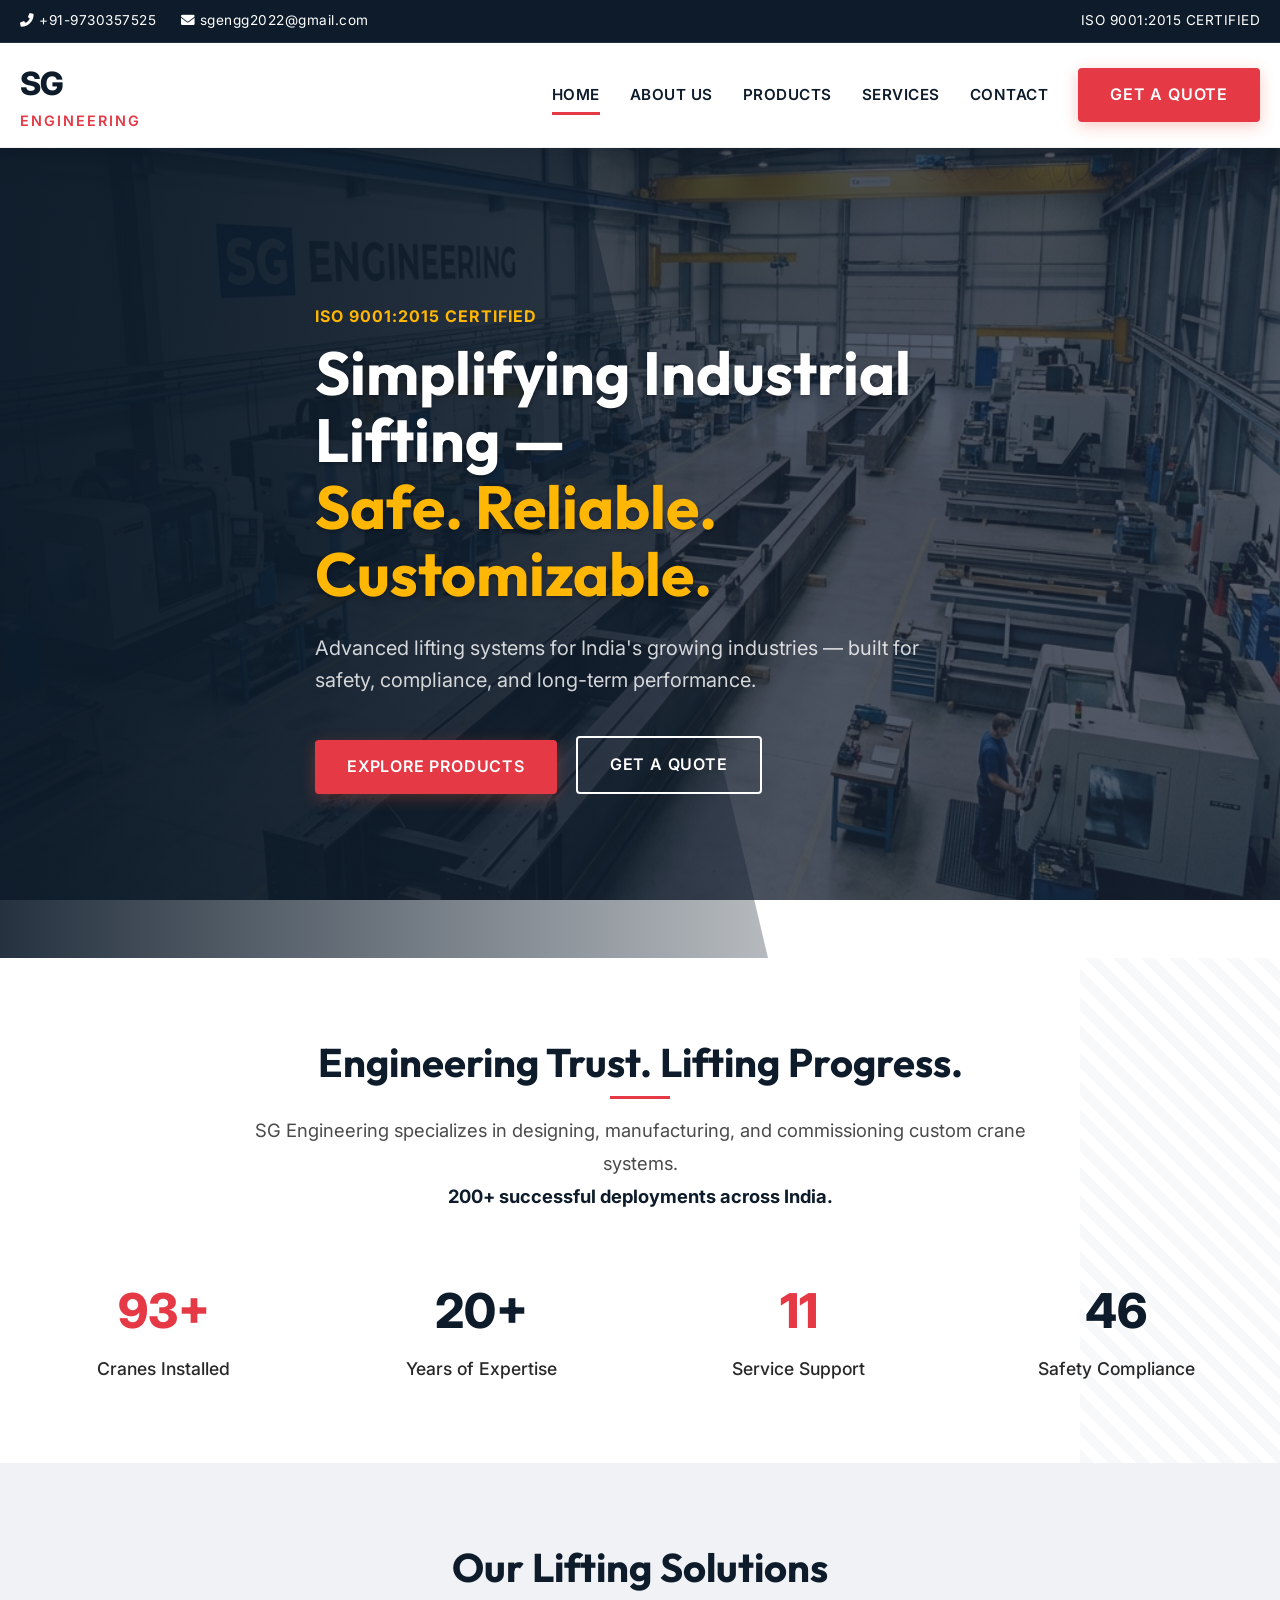
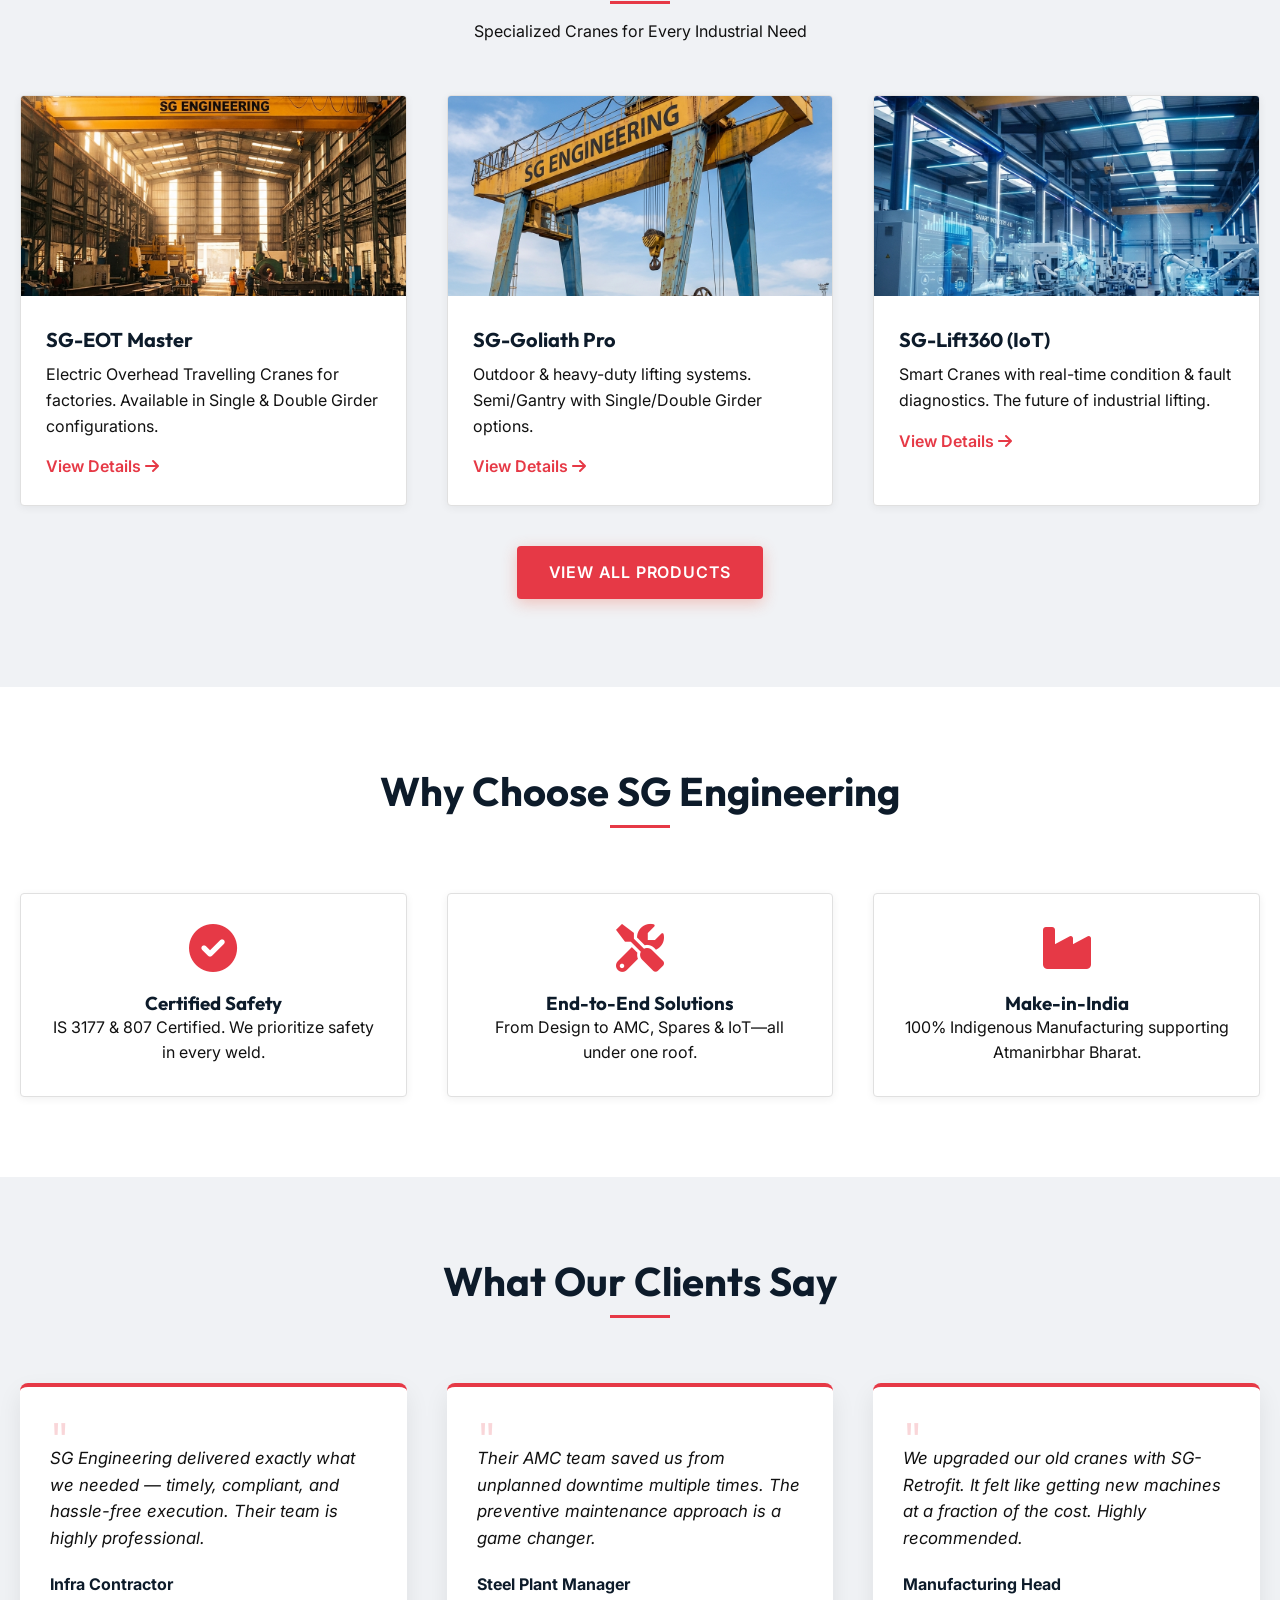
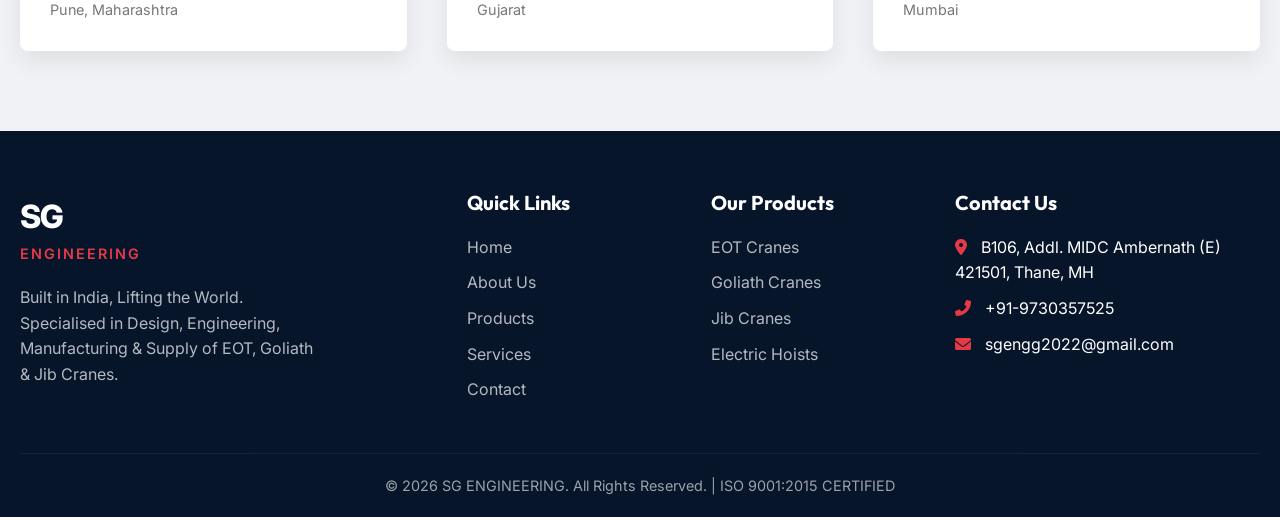
==== commit a4055419: "Fix asset paths, add SVG favicon & SEO metadata, configure Vercel deployment, and enhance README" ====
--- a/index.html
+++ b/index.html
@@ -6,7 +6,19 @@
     <meta name="viewport" content="width=device-width, initial-scale=1.0">
     <title>SG ENGINEERING - Premier Industrial Lifting Solutions</title>
     <meta name="description"
-        content="SG Engineering - Advanced lifting systems for India's growing industries. Specializing in EOT, Goliath & JIB Cranes.">
+        content="SG Engineering - Advanced lifting systems for India's growing industries. Specializing in EOT, Goliath & JIB Cranes. ISO 9001:2015 Certified.">
+    <meta name="theme-color" content="#0d1b2a">
+    <link rel="icon" type="image/svg+xml" href="assets/favicon.svg">
+    <!-- Open Graph / Facebook -->
+    <meta property="og:type" content="website">
+    <meta property="og:title" content="SG ENGINEERING - Premier Industrial Lifting Solutions">
+    <meta property="og:description" content="Advanced lifting systems for India's growing industries. Specializing in EOT, Goliath & JIB Cranes. ISO 9001:2015 Certified.">
+    <meta property="og:image" content="assets/home.png">
+    <!-- Twitter -->
+    <meta name="twitter:card" content="summary_large_image">
+    <meta name="twitter:title" content="SG ENGINEERING - Premier Industrial Lifting Solutions">
+    <meta name="twitter:description" content="Advanced lifting systems for India's growing industries. Specializing in EOT, Goliath & JIB Cranes.">
+    <meta name="twitter:image" content="assets/home.png">
     <link rel="preconnect" href="https://fonts.googleapis.com">
     <link rel="preconnect" href="https://fonts.gstatic.com" crossorigin>
     <link
@@ -290,7 +302,7 @@
             </div>
 
             <div class="footer-bottom">
-                <p>&copy; 2025 SG ENGINEERING. All Rights Reserved. | ISO 9001:2015 CERTIFIED</p>
+                <p>&copy; <span class="current-year">2026</span> SG ENGINEERING. All Rights Reserved. | ISO 9001:2015 CERTIFIED</p>
             </div>
         </div>
     </footer>
--- a/css/style.css
+++ b/css/style.css
@@ -214,7 +214,7 @@
     height: 90vh;
     /* Taller hero like Federal */
     min-height: 650px;
-    background: linear-gradient(105deg, rgba(13, 27, 42, 0.85) 0%, rgba(27, 38, 59, 0.7) 100%), url('assets/facility.png');
+    background: linear-gradient(105deg, rgba(13, 27, 42, 0.85) 0%, rgba(27, 38, 59, 0.7) 100%), url('../assets/facility.png');
     background-size: cover;
     background-position: center;
     background-attachment: fixed;
@@ -464,6 +464,10 @@
 
 /* Responsive */
 @media (max-width: 991px) {
+    .hero {
+        background-attachment: scroll;
+    }
+
     .header-main .container {
         position: relative;
     }
